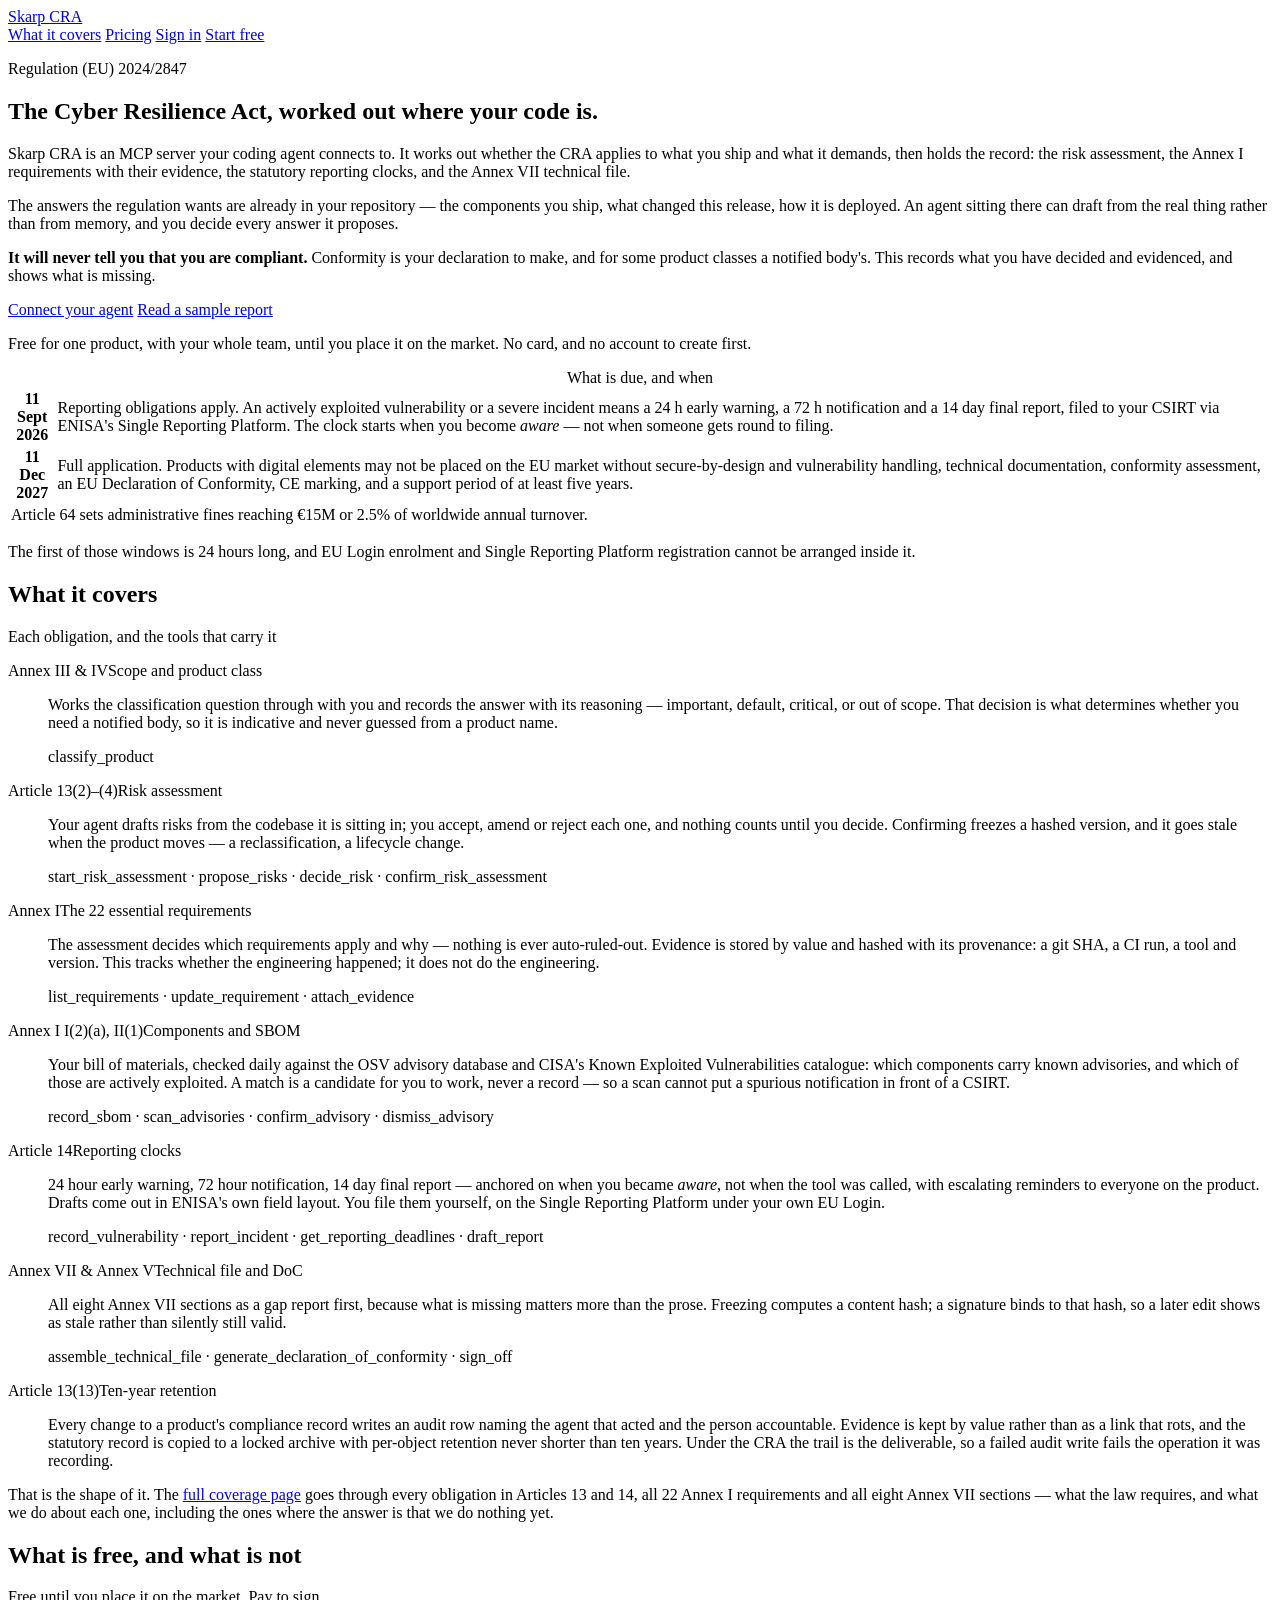
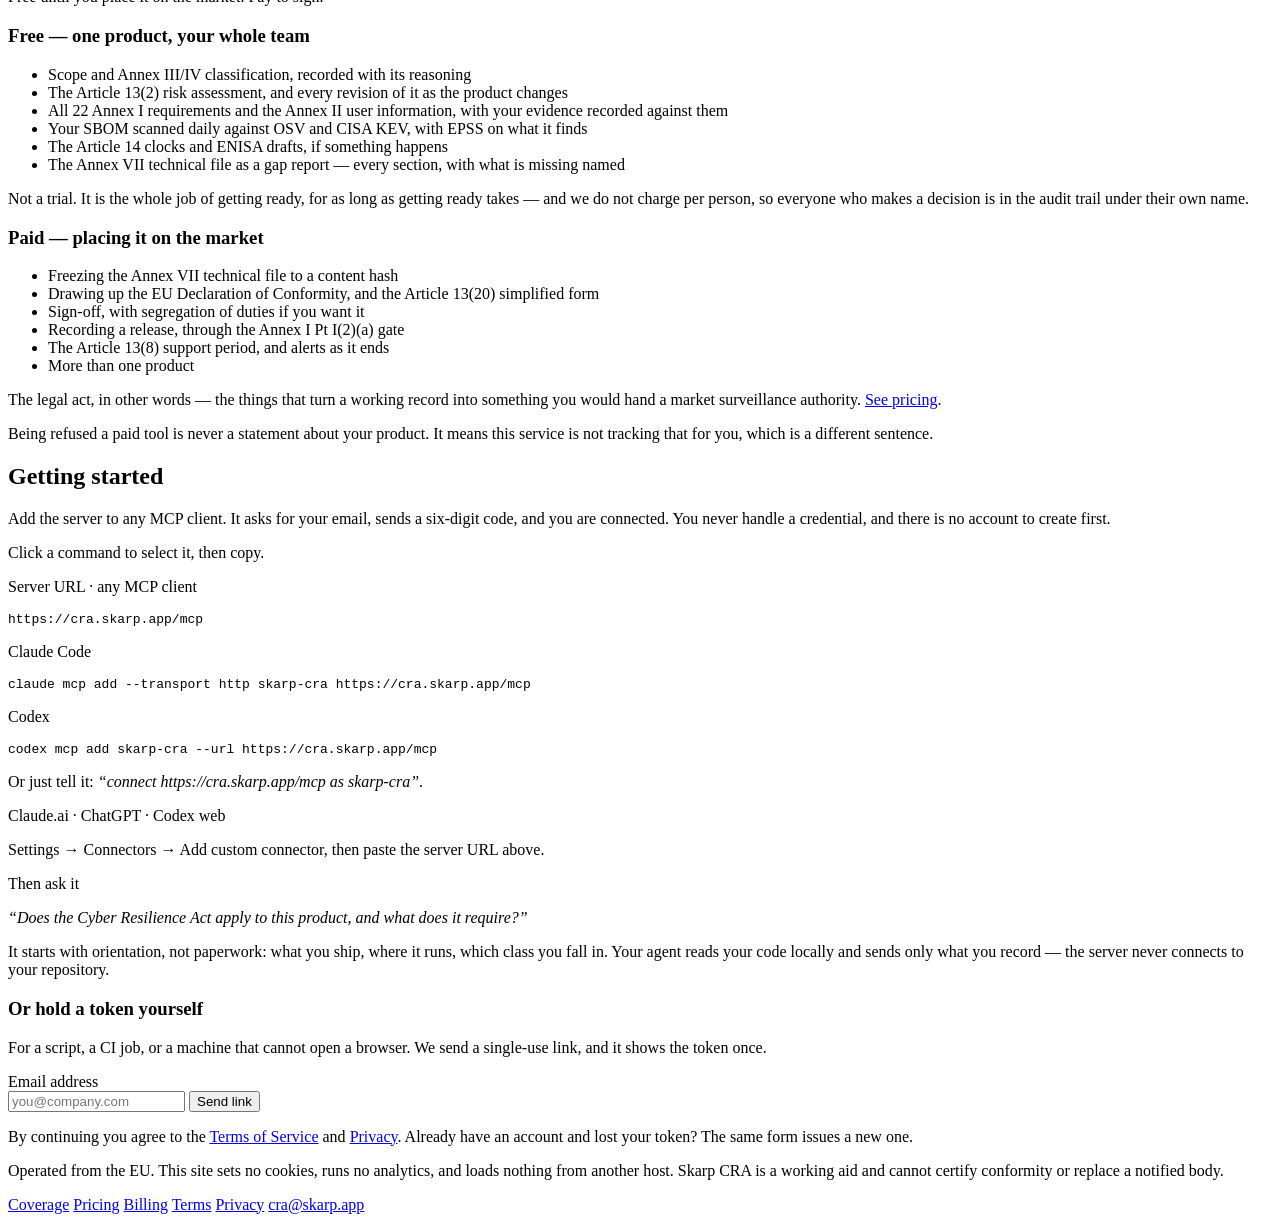
==== www/index.html @ dcedb45e "Skarp CRA — an MCP server for EU Cyber Resilience Act compliance Helps software makers meet their ob" ====
<!DOCTYPE html>
<html lang="en">
<head>
<meta charset="utf-8">
<meta name="viewport" content="width=device-width, initial-scale=1">
<title>Skarp CRA — EU Cyber Resilience Act compliance, inside your agent</title>
<meta name="description" content="Get a product ready for the EU Cyber Resilience Act — free for one product until you place it on the market. Scope classification, the Article 13(2) risk assessment, Annex I evidence, daily SBOM scanning, the statutory reporting clocks and the Annex VII technical file, as an MCP server your coding agent connects to in one line.">
<meta name="referrer" content="no-referrer">
<link rel="stylesheet" href="/style.css">
</head>
<body>
<header class="masthead">
  <div class="wrap">
    <a class="brand" href="/">Skarp CRA</a>
    <nav>
      <a href="#covers">What it covers</a>
      <a href="/pricing">Pricing</a>
      <a href="/app">Sign in</a>
      <a class="btn cta small" href="#access">Start free</a>
    </nav>
  </div>
</header>
<main>

  <!-- ==================================================================
       i. What this is.

       The page answers four questions in order: what it is, what it
       covers, what it costs, how to start. Everything that used to sit
       between them — six numbered steps, eight feature cards, a FAQ —
       said the same things again in a different voice.
       ================================================================== -->
  <section class="wrap">
    <div class="split" id="hero">
      <div class="stack">
        <p class="eyebrow">Regulation (EU) 2024/2847</p>
        <h1>The Cyber Resilience Act, worked out where your code is.</h1>
        <p class="lede">Skarp CRA is an MCP server your coding agent connects
        to. It works out whether the CRA applies to what you ship and what it
        demands, then holds the record: the risk assessment, the Annex I
        requirements with their evidence, the statutory reporting clocks, and
        the Annex VII technical file.</p>
        <!-- "Why an agent" was a section of its own. It is one sentence, and
             this is the sentence. -->
        <p>The answers the regulation wants are already in your repository —
        the components you ship, what changed this release, how it is deployed.
        An agent sitting there can draft from the real thing rather than from
        memory, and you decide every answer it proposes.</p>
        <!-- Was a full-width 2px framed statement. Same words, in the flow:
             a covered-features table three screens down makes this sentence
             more load-bearing, not less, so it stays above it. -->
        <p><strong>It will never tell you that you are compliant.</strong>
        Conformity is your declaration to make, and for some product classes a
        notified body's. This records what you have decided and evidenced, and
        shows what is missing.</p>
        <p><a class="btn cta" href="#access">Connect your agent</a> <a class="btn" href="/sample-report">Read a sample report</a></p>
        <p class="small muted">Free for one product, with your whole team, until
        you place it on the market. No card, and no account to create first.</p>
      </div>
      <!-- Genuine tabular data: dates against obligations. Keep it a table
           rather than styled divs, so it reads correctly to a screen reader. -->
      <div class="stack">
        <table class="dates">
          <caption>What is due, and when</caption>
          <tbody>
            <tr>
              <th scope="row">11 Sept<br>2026</th>
              <td>Reporting obligations apply. An actively exploited vulnerability
              or a severe incident means a 24&nbsp;h early warning, a 72&nbsp;h
              notification and a 14&nbsp;day final report, filed to your CSIRT via
              ENISA's Single Reporting Platform. The clock starts when you become
              <em>aware</em> — not when someone gets round to filing.</td>
            </tr>
            <tr>
              <th scope="row">11 Dec<br>2027</th>
              <td>Full application. Products with digital elements may not be placed
              on the EU market without secure-by-design and vulnerability handling,
              technical documentation, conformity assessment, an EU Declaration of
              Conformity, CE marking, and a support period of at least five years.</td>
            </tr>
          </tbody>
          <tfoot><tr><td colspan="2">Article 64 sets administrative fines reaching €15M or 2.5% of worldwide annual turnover.</td></tr></tfoot>  <!-- screen: allow: Article 64's statutory fine, a fact about the regulation -->
        </table>
        <!-- States the constraint rather than the countdown: the reporting
             window is too short to prepare inside. Still true after
             September 2026, which a countdown would not be. -->
        <p class="small muted">The first of those windows is 24 hours long, and
        EU Login enrolment and Single Reporting Platform registration cannot be
        arranged inside it.</p>
      </div>
    </div>
  </section>

  <!-- ==================================================================
       ii. What it covers.

       Covered obligations only, which is a shape that quietly implies the
       rest are handled. It is not, and the closing paragraph links to the
       page that says so — /coverage, generated from the same engineering
       documents that call Art 13(8) the biggest gap.

       Every claim in this table is checked against those documents. Two
       phrasings in particular are not interchangeable with shorter ones:
       the advisory row must not say "known exploitable vulnerabilities"
       (Art 3(41) is a much wider set than CISA KEV's Art 3(42), so a clean
       scan proves nothing about Annex I I(2)(a)), and the reporting row
       must say drafts rather than files.
       ================================================================== -->
  <section class="wrap" id="covers">
    <div class="section-head">
      <h2>What it covers</h2>
      <p class="small muted">Each obligation, and the tools that carry it</p>
    </div>
    <dl class="coverage">
      <div>
        <dt>Annex III &amp; IV<span class="rowsub small muted">Scope and product class</span></dt>
        <dd>
          <p>Works the classification question through with you and records the
          answer with its reasoning — important, default, critical, or out of
          scope. That decision is what determines whether you need a notified
          body, so it is indicative and never guessed from a product name.</p>
          <p class="tools small muted mono">classify_product</p>
        </dd>
      </div>
      <div>
        <dt>Article 13(2)–(4)<span class="rowsub small muted">Risk assessment</span></dt>
        <dd>
          <p>Your agent drafts risks from the codebase it is sitting in; you
          accept, amend or reject each one, and nothing counts until you decide.
          Confirming freezes a hashed version, and it goes stale when the product
          moves — a reclassification, a lifecycle change.</p>
          <p class="tools small muted mono">start_risk_assessment · propose_risks · decide_risk · confirm_risk_assessment</p>
        </dd>
      </div>
      <div>
        <dt>Annex I<span class="rowsub small muted">The 22 essential requirements</span></dt>
        <dd>
          <p>The assessment decides which requirements apply and why — nothing is
          ever auto-ruled-out. Evidence is stored by value and hashed with its
          provenance: a git SHA, a CI run, a tool and version. This tracks whether
          the engineering happened; it does not do the engineering.</p>
          <p class="tools small muted mono">list_requirements · update_requirement · attach_evidence</p>
        </dd>
      </div>
      <div>
        <dt>Annex I I(2)(a), II(1)<span class="rowsub small muted">Components and SBOM</span></dt>
        <dd>
          <p>Your bill of materials, checked daily against the OSV advisory
          database and CISA's Known Exploited Vulnerabilities catalogue: which
          components carry known advisories, and which of those are actively
          exploited. A match is a candidate for you to work, never a record — so
          a scan cannot put a spurious notification in front of a CSIRT.</p>
          <p class="tools small muted mono">record_sbom · scan_advisories · confirm_advisory · dismiss_advisory</p>
        </dd>
      </div>
      <div>
        <dt>Article 14<span class="rowsub small muted">Reporting clocks</span></dt>
        <dd>
          <p>24&nbsp;hour early warning, 72&nbsp;hour notification, 14&nbsp;day
          final report — anchored on when you became <em>aware</em>, not when the
          tool was called, with escalating reminders to everyone on the product.
          Drafts come out in ENISA's own field layout. You file them yourself, on
          the Single Reporting Platform under your own EU Login.</p>
          <p class="tools small muted mono">record_vulnerability · report_incident · get_reporting_deadlines · draft_report</p>
        </dd>
      </div>
      <div>
        <dt>Annex VII &amp; Annex V<span class="rowsub small muted">Technical file and DoC</span></dt>
        <dd>
          <p>All eight Annex VII sections as a gap report first, because what is
          missing matters more than the prose. Freezing computes a content hash;
          a signature binds to that hash, so a later edit shows as stale rather
          than silently still valid.</p>
          <p class="tools small muted mono">assemble_technical_file · generate_declaration_of_conformity · sign_off</p>
        </dd>
      </div>
      <div>
        <dt>Article 13(13)<span class="rowsub small muted">Ten-year retention</span></dt>
        <dd>
          <p>Every change to a product's compliance record writes an audit row
          naming the agent that acted and the person accountable. Evidence is kept by value rather than as a link that
          rots, and the statutory record is copied to a locked archive with
          per-object retention never shorter than ten years. Under the CRA
          the trail is the deliverable, so a failed audit write fails the operation
          it was recording.</p>
        </dd>
      </div>
    </dl>
    <p class="section-foot">That is the shape of it. The
    <a href="/coverage">full coverage page</a> goes through every obligation in
    Articles 13 and 14, all 22 Annex I requirements and all eight Annex VII
    sections — what the law requires, and what we do about each one, including
    the ones where the answer is that we do nothing yet.</p>
  </section>

  <!-- ==================================================================
       iii. Free and paid.

       One gate: CONFORMITY (server/entitlements.py) — freezing the file,
       the declaration, sign-off, record_release, set_support_period. Plus
       the one-product cap. State the cap here, or the free column
       promises something the server refuses.
       ================================================================== -->
  <section class="wrap" id="plans">
    <div class="section-head">
      <h2>What is free, and what is not</h2>
      <p class="small muted">Free until you place it on the market. Pay to sign.</p>
    </div>
    <div class="grid cols-2">
      <div class="card keyline">
        <h3>Free — one product, your whole team</h3>
        <ul>
          <li>Scope and Annex III/IV classification, recorded with its reasoning</li>
          <li>The Article 13(2) risk assessment, and every revision of it as the product changes</li>
          <li>All 22 Annex I requirements and the Annex II user information, with your evidence recorded against them</li>
          <li>Your SBOM scanned daily against OSV and CISA KEV, with EPSS on what it finds</li>
          <li>The Article 14 clocks and ENISA drafts, if something happens</li>
          <li>The Annex VII technical file as a gap report — every section, with what is missing named</li>
        </ul>
        <p class="small muted">Not a trial. It is the whole job of getting ready,
        for as long as getting ready takes — and we do not charge per person, so
        everyone who makes a decision is in the audit trail under their own name.</p>
      </div>
      <div class="card keyline">
        <h3>Paid — placing it on the market</h3>
        <ul>
          <li>Freezing the Annex VII technical file to a content hash</li>
          <li>Drawing up the EU Declaration of Conformity, and the Article 13(20) simplified form</li>
          <li>Sign-off, with segregation of duties if you want it</li>
          <li>Recording a release, through the Annex I Pt I(2)(a) gate</li>
          <li>The Article 13(8) support period, and alerts as it ends</li>
          <li>More than one product</li>
        </ul>
        <p class="small muted">The legal act, in other words — the things that
        turn a working record into something you would hand a market
        surveillance authority. <a href="/pricing">See pricing</a>.</p>
      </div>
    </div>
    <p class="section-foot small muted">Being refused a paid tool is never a statement about
    your product. It means this service is not tracking that for you, which is a
    different sentence.</p>
  </section>

  <!-- ==================================================================
       iv. Getting started.

       The commands are `user-select: all`, so one click selects the whole
       line ready for a clipboard shortcut. There is no copy button because
       there is no JavaScript — the CSP served with every page is
       `default-src 'none'`, and a button that did nothing would be worse
       than no button.

       The id stays `access`: every other page's "Start free" points here.
       ================================================================== -->
  <section class="wrap" id="access">
    <div class="card keyline">
      <div class="stack">
        <h2>Getting started</h2>
        <p class="muted">Add the server to any MCP client. It asks for your
        email, sends a six-digit code, and you are connected. You never handle
        a credential, and there is no account to create first.</p>
        <p class="small muted">Click a command to select it, then copy.</p>
      </div>
      <div class="grid cols-2">
        <div class="stack">
          <div class="stack tight">
            <p class="eyebrow">Server URL &middot; any MCP client</p>
            <pre class="term selectable">https://cra.skarp.app/mcp</pre>
          </div>

          <div class="stack tight">
            <p class="eyebrow">Claude Code</p>
            <pre class="term selectable">claude mcp add --transport http skarp-cra https://cra.skarp.app/mcp</pre>
          </div>

          <div class="stack tight">
            <p class="eyebrow">Codex</p>
            <pre class="term selectable">codex mcp add skarp-cra --url https://cra.skarp.app/mcp</pre>
            <p class="small muted">Or just tell it: <em>&ldquo;connect
            https://cra.skarp.app/mcp as skarp-cra&rdquo;</em>.</p>
          </div>

          <div class="stack tight">
            <p class="eyebrow">Claude.ai &middot; ChatGPT &middot; Codex web</p>
            <p class="small muted">Settings &rarr; Connectors &rarr; Add custom
            connector, then paste the server URL above.</p>
          </div>

          <div class="stack tight">
            <p class="eyebrow">Then ask it</p>
            <p><em>&ldquo;Does the Cyber Resilience Act apply to this product,
            and what does it require?&rdquo;</em></p>
            <p class="small muted">It starts with orientation, not paperwork:
            what you ship, where it runs, which class you fall in. Your agent
            reads your code locally and sends only what you record — the server
            never connects to your repository.</p>
          </div>
        </div>
        <form class="stack" action="/api/access/request" method="post">
          <div>
            <h3>Or hold a token yourself</h3>
            <p class="small muted">For a script, a CI job, or a machine that cannot
            open a browser. We send a single-use link, and it shows the token once.</p>
          </div>
          <div>
            <label for="email">Email address</label>
            <div class="field-row">
              <input id="email" name="email" type="email" autocomplete="email" required placeholder="you@company.com">
              <button class="btn cta" type="submit">Send link</button>
            </div>
          </div>
          <p class="small muted">By continuing you agree to the
          <a href="/terms.html">Terms of Service</a> and
          <a href="/privacy.html">Privacy</a>. Already have an account and lost your
          token? The same form issues a new one.</p>
        </form>
      </div>
    </div>
  </section>

</main>
<footer class="sitefoot">
  <div class="wrap">
    <p>Operated from the EU. This site sets no cookies, runs no analytics, and
    loads nothing from another host. Skarp CRA is a working aid and cannot
    certify conformity or replace a notified body.</p>
    <nav>
      <a href="/coverage">Coverage</a>
      <a href="/pricing">Pricing</a>
      <a href="/billing">Billing</a>
      <a href="/terms.html">Terms</a>
      <a href="/privacy.html">Privacy</a>
      <a href="mailto:cra@skarp.app">cra@skarp.app</a>
    </nav>
  </div>
</footer>
</body>
</html>
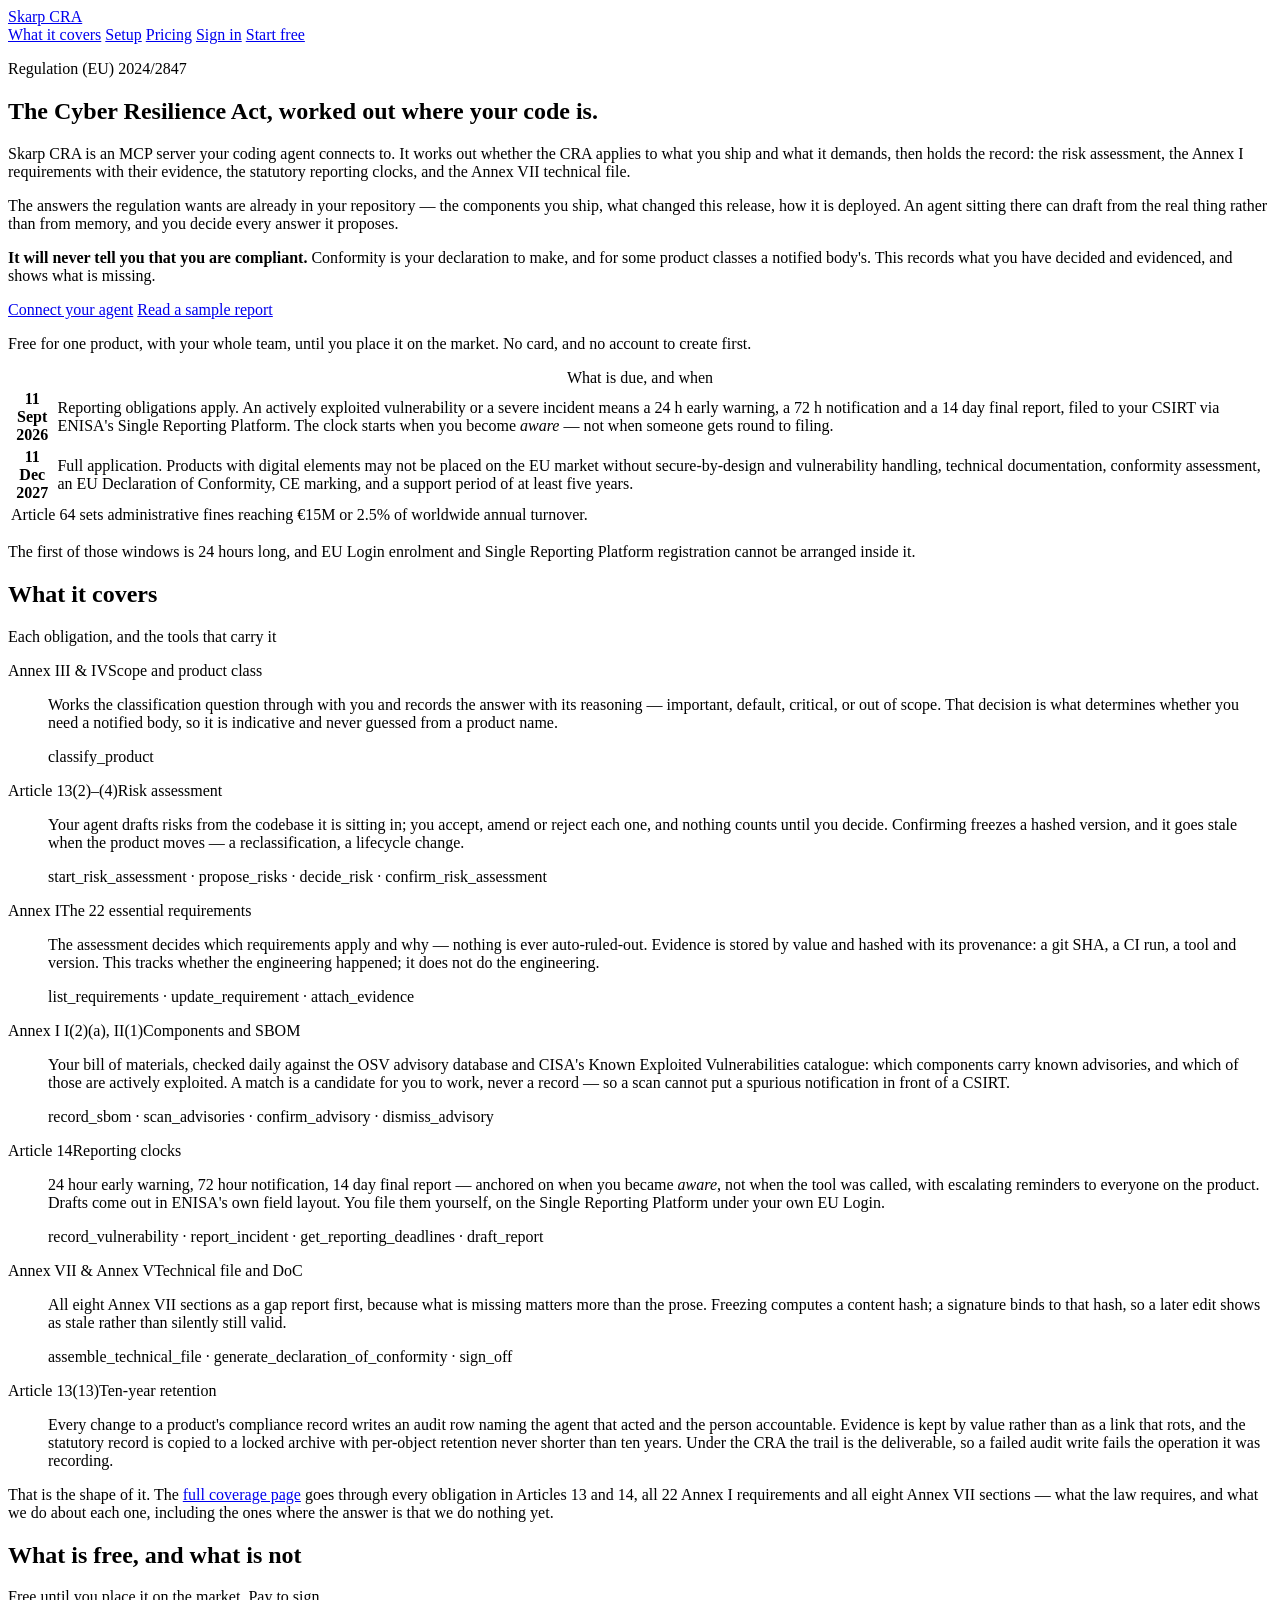
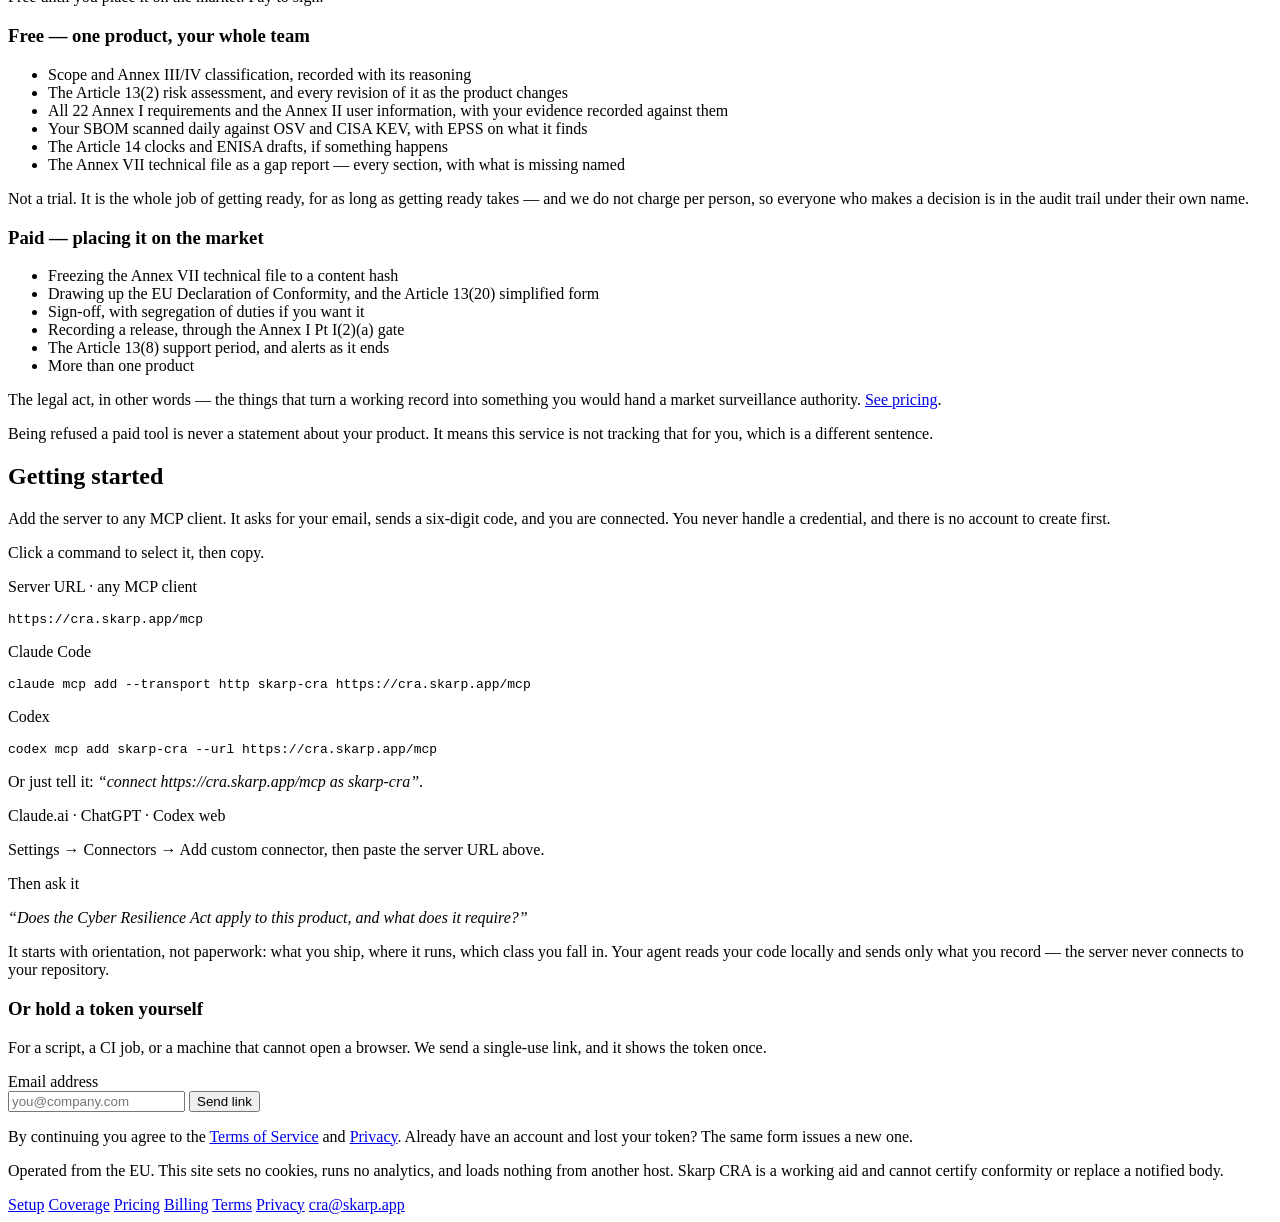
==== commit 8f392302: "Add /docs — how to connect it, and what to ask first There was no documentation URL. The connector d" ====
--- a/www/index.html
+++ b/www/index.html
@@ -14,6 +14,7 @@
     <a class="brand" href="/">Skarp CRA</a>
     <nav>
       <a href="#covers">What it covers</a>
+      <a href="/docs">Setup</a>
       <a href="/pricing">Pricing</a>
       <a href="/app">Sign in</a>
       <a class="btn cta small" href="#access">Start free</a>
@@ -197,7 +198,7 @@
        iii. Free and paid.
 
        One gate: CONFORMITY (server/entitlements.py) — freezing the file,
-       the declaration, sign-off, record_release, set_support_period. Plus
+       the declaration, sign-off, place_on_market, set_support_period. Plus
        the one-product cap. State the cap here, or the free column
        promises something the server refuses.
        ================================================================== -->
@@ -325,6 +326,7 @@
     loads nothing from another host. Skarp CRA is a working aid and cannot
     certify conformity or replace a notified body.</p>
     <nav>
+      <a href="/docs">Setup</a>
       <a href="/coverage">Coverage</a>
       <a href="/pricing">Pricing</a>
       <a href="/billing">Billing</a>
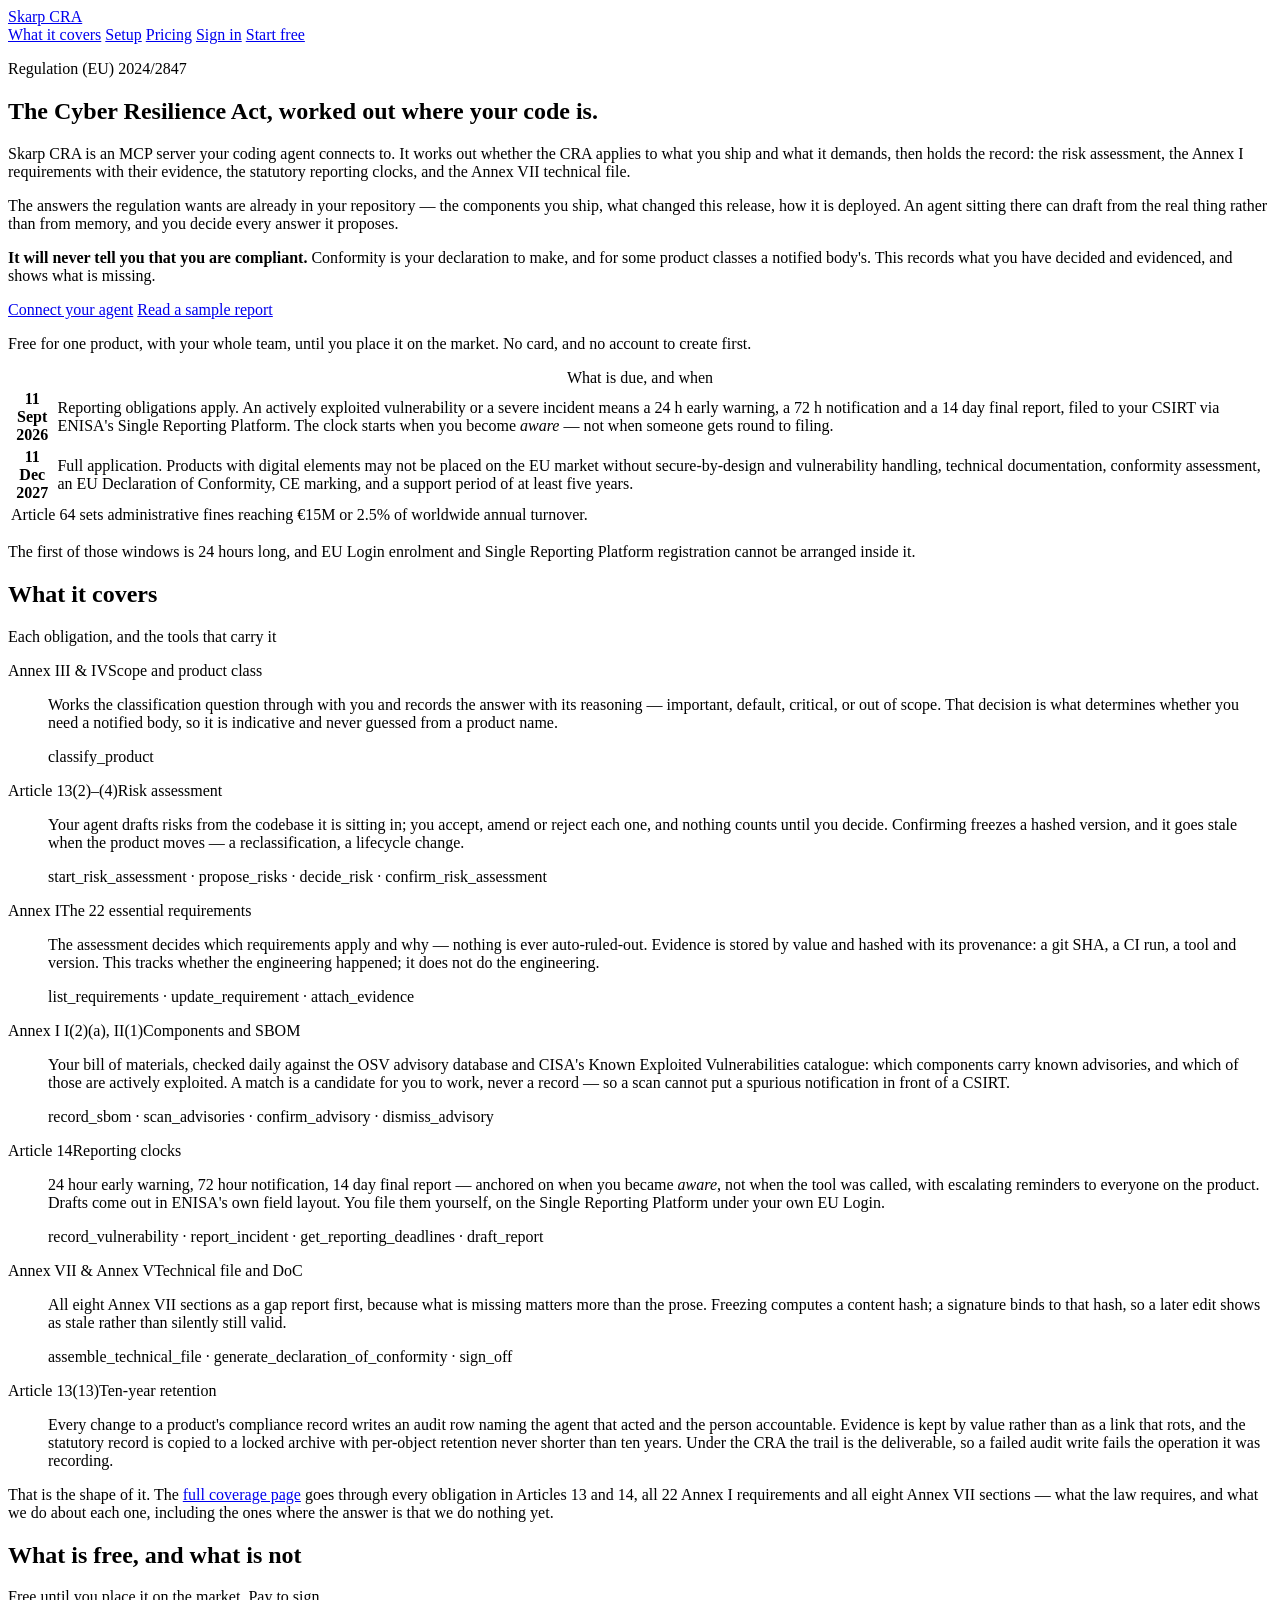
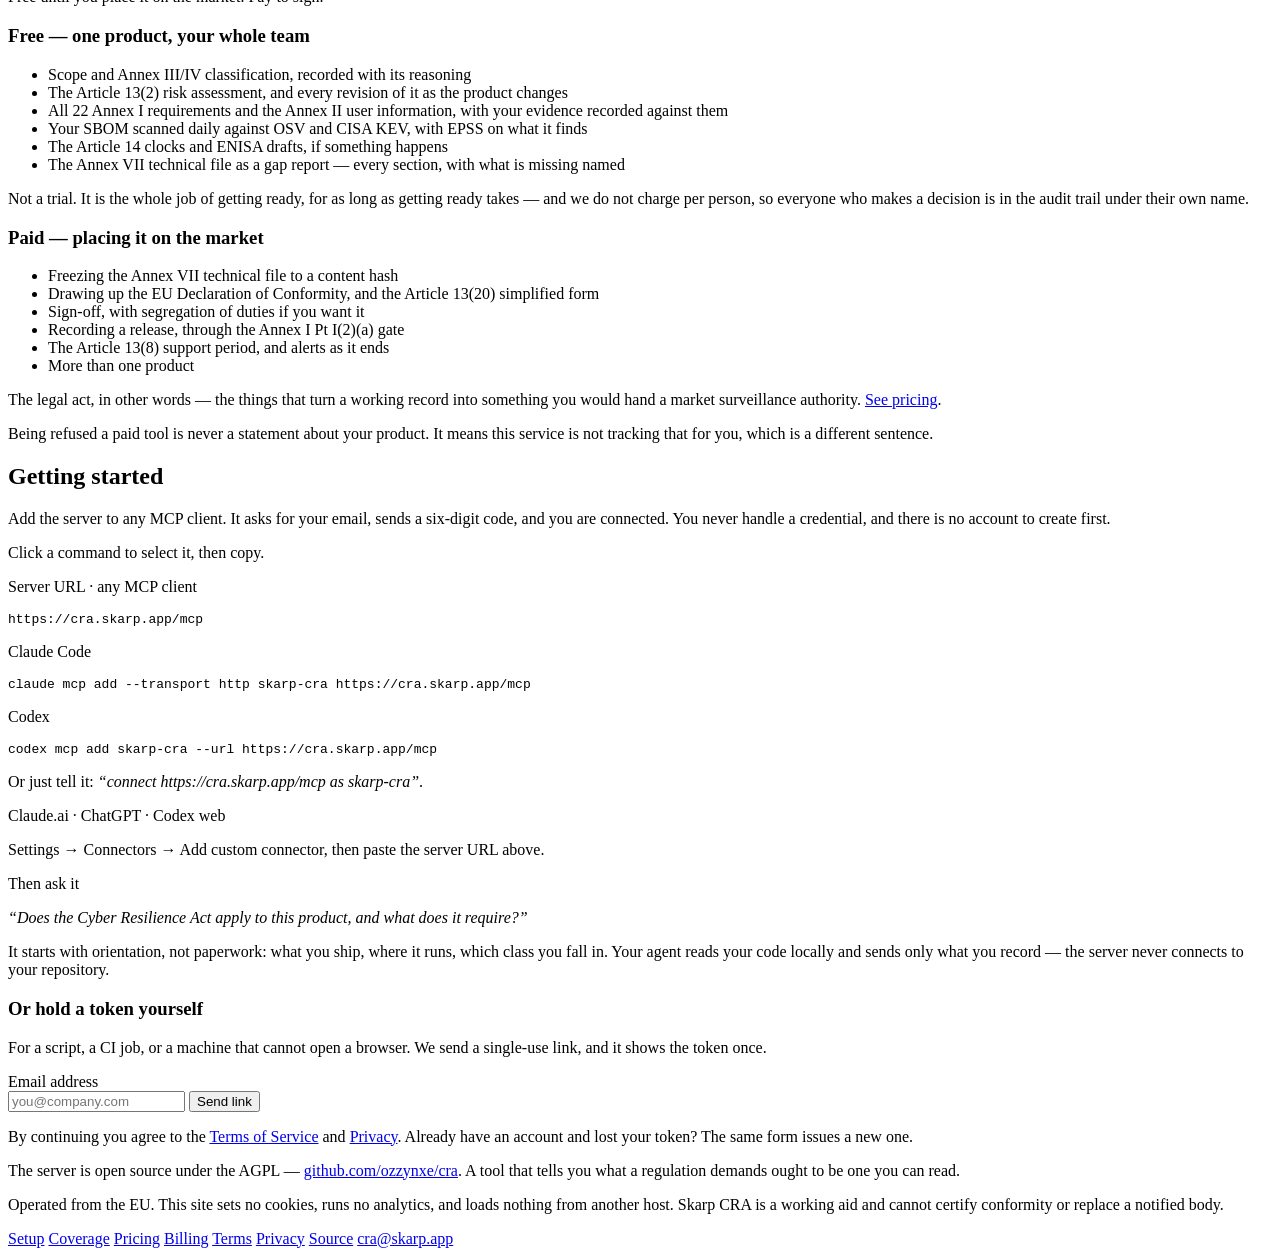
==== commit c974ef14: "Link the source from every page The repository is public now and nothing on the site said so.  `Sour" ====
--- a/www/index.html
+++ b/www/index.html
@@ -317,6 +317,13 @@
         </form>
       </div>
     </div>
+    <!-- The one outbound link above the footer. It belongs here rather than in
+         the hero: it is not what the tool is for, and it is exactly what
+         somebody weighing whether to trust it reaches for next. -->
+    <p class="section-foot small muted">The server is open source under the AGPL
+    &mdash; <a href="https://github.com/ozzynxe/cra">github.com/ozzynxe/cra</a>.
+    A tool that tells you what a regulation demands ought to be one you can
+    read.</p>
   </section>
 
 </main>
@@ -332,6 +339,7 @@
       <a href="/billing">Billing</a>
       <a href="/terms.html">Terms</a>
       <a href="/privacy.html">Privacy</a>
+      <a href="https://github.com/ozzynxe/cra">Source</a>
       <a href="mailto:cra@skarp.app">cra@skarp.app</a>
     </nav>
   </div>
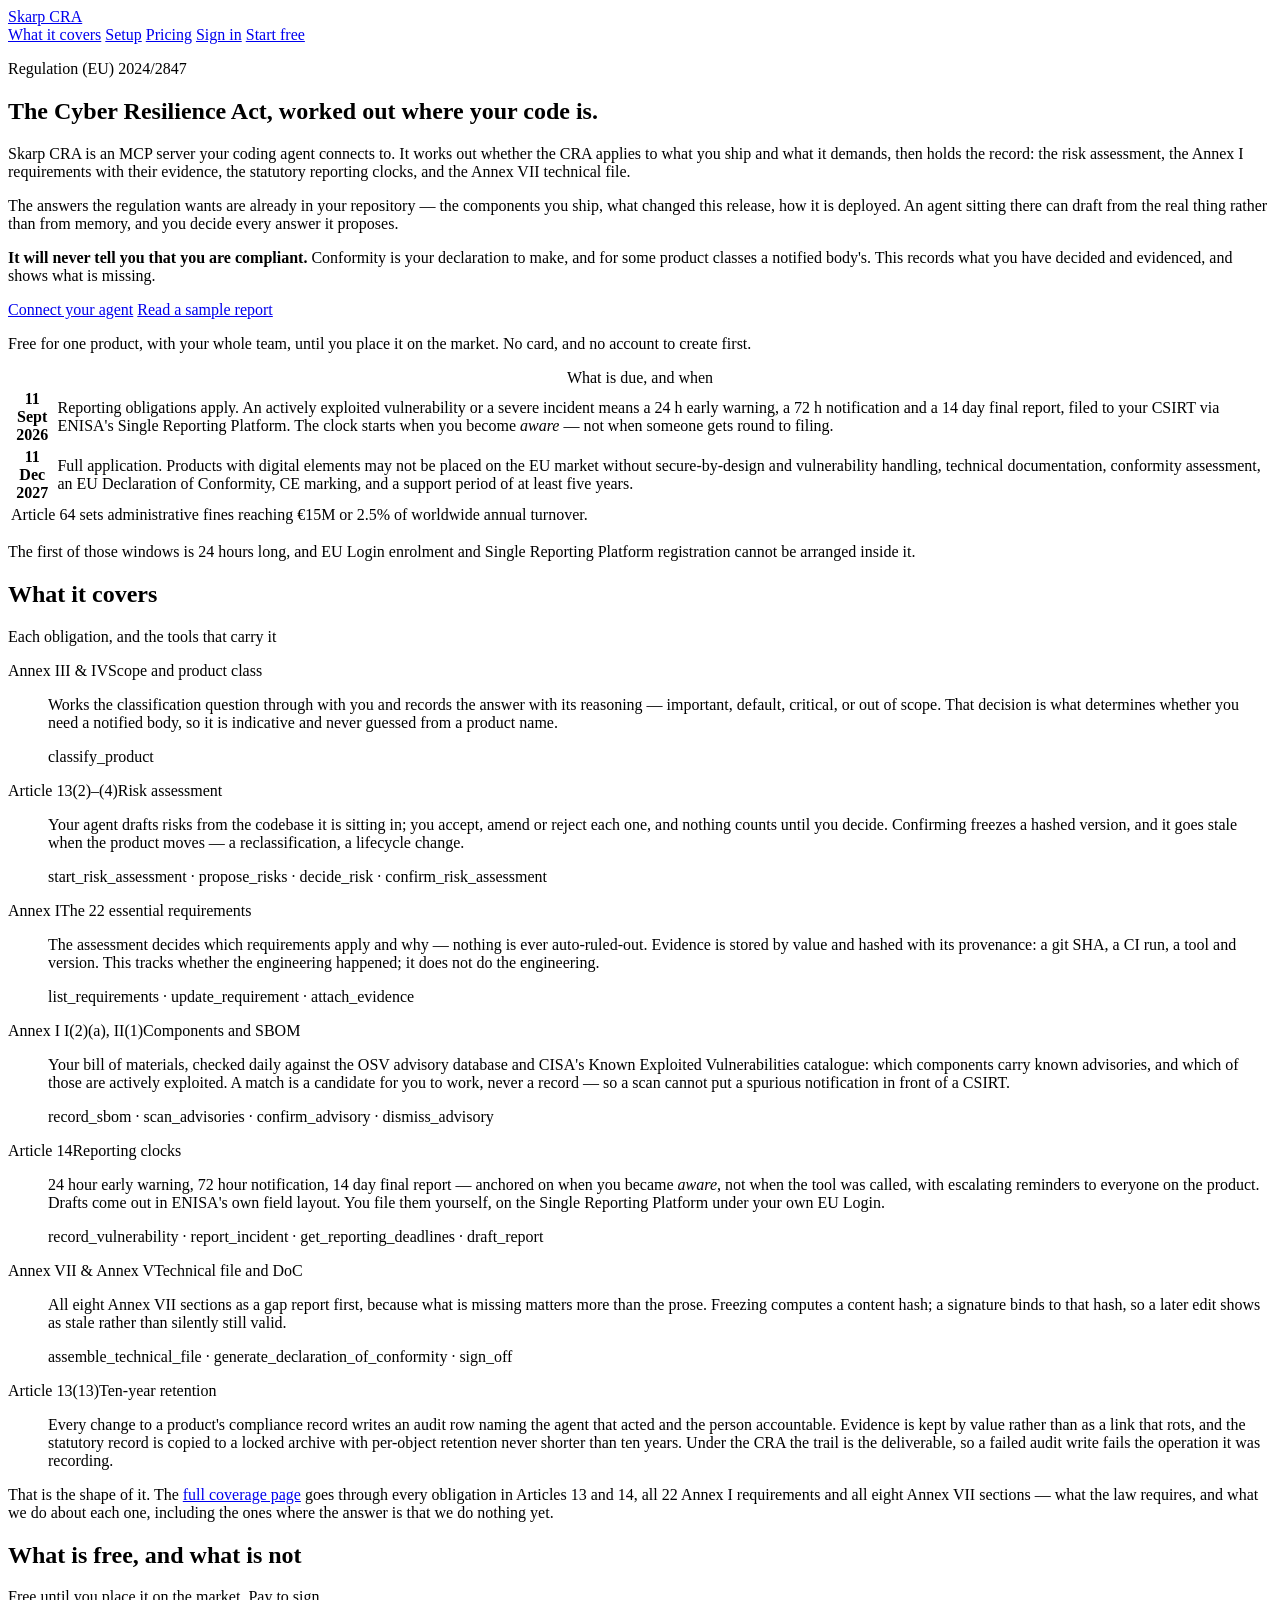
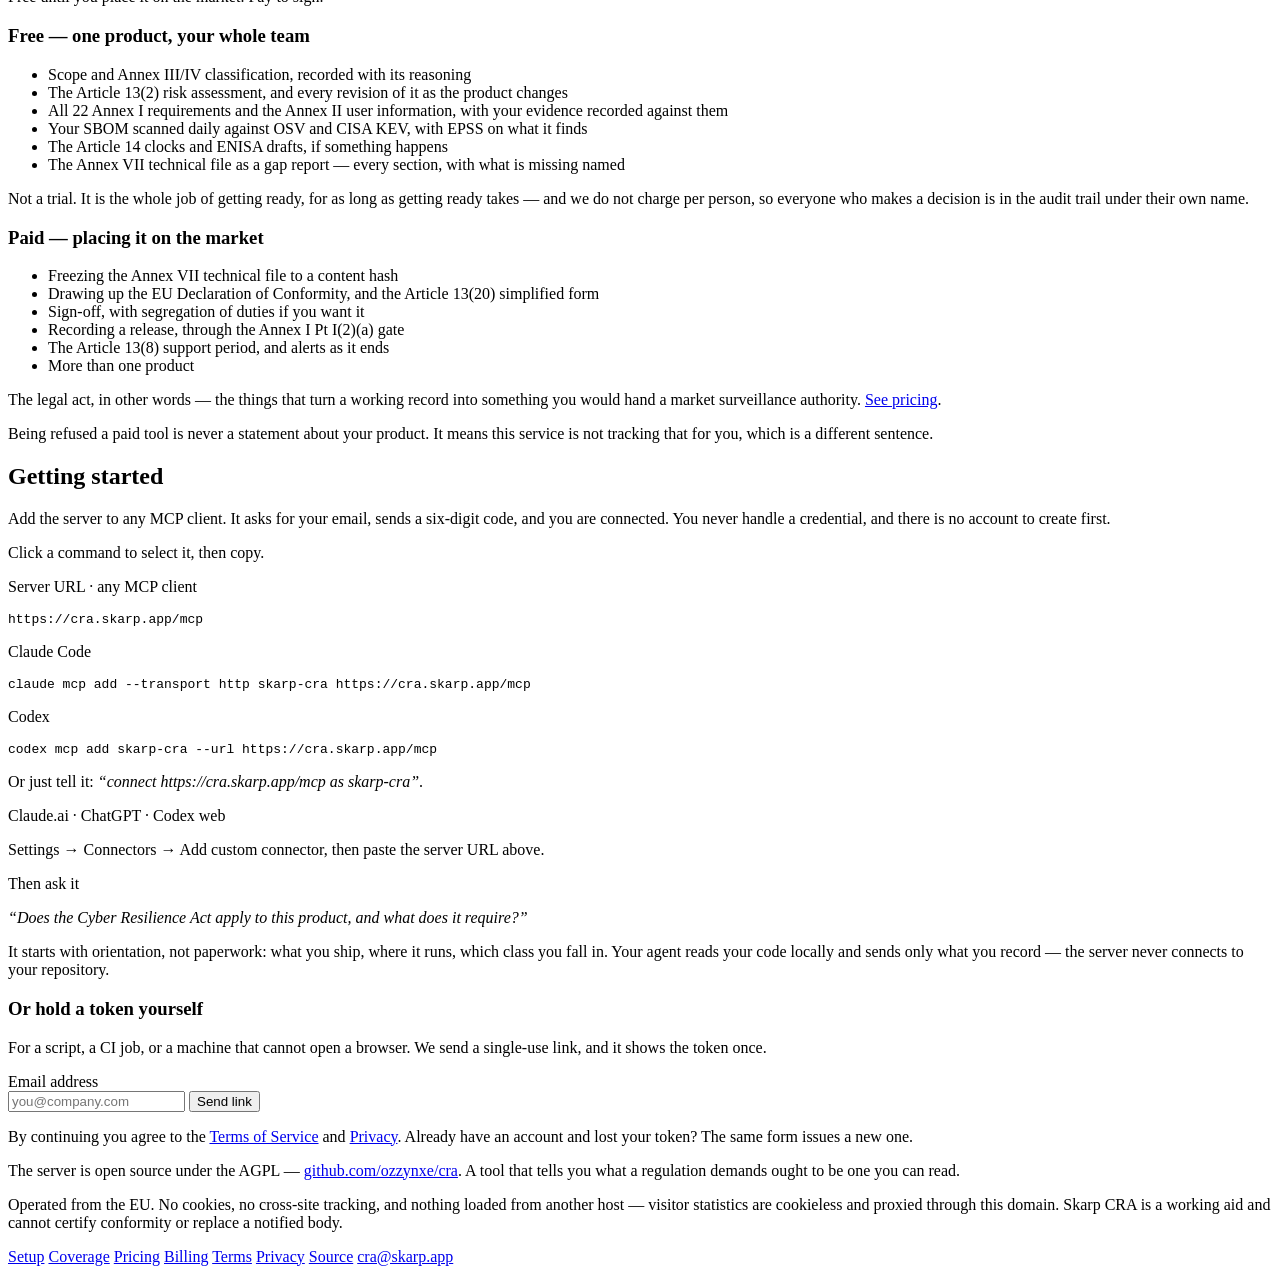
==== commit 98aa4d7f: "Count visits to the public pages, and nowhere else Plausible, proxied through this domain: Caddy ser" ====
--- a/www/index.html
+++ b/www/index.html
@@ -7,6 +7,8 @@
 <meta name="description" content="Get a product ready for the EU Cyber Resilience Act — free for one product until you place it on the market. Scope classification, the Article 13(2) risk assessment, Annex I evidence, daily SBOM scanning, the statutory reporting clocks and the Annex VII technical file, as an MCP server your coding agent connects to in one line.">
 <meta name="referrer" content="no-referrer">
 <link rel="stylesheet" href="/style.css">
+<script defer src="/js/pa-ABgx6h03ec2oxLWaYBeb3.js"></script>
+<script defer src="/js/pa-init.js"></script>
 </head>
 <body>
 <header class="masthead">
@@ -246,10 +248,11 @@
        iv. Getting started.
 
        The commands are `user-select: all`, so one click selects the whole
-       line ready for a clipboard shortcut. There is no copy button because
-       there is no JavaScript — the CSP served with every page is
-       `default-src 'none'`, and a button that did nothing would be worse
-       than no button.
+       line ready for a clipboard shortcut. There is still no copy button.
+       This page now loads one script — the cookieless visitor count — but
+       `script-src` is `'self'` with nothing inline, so a copy button would
+       cost either a second file or an `'unsafe-inline'` that is not worth
+       a convenience.
 
        The id stays `access`: every other page's "Start free" points here.
        ================================================================== -->
@@ -329,9 +332,10 @@
 </main>
 <footer class="sitefoot">
   <div class="wrap">
-    <p>Operated from the EU. This site sets no cookies, runs no analytics, and
-    loads nothing from another host. Skarp CRA is a working aid and cannot
-    certify conformity or replace a notified body.</p>
+    <p>Operated from the EU. No cookies, no cross-site tracking, and nothing
+    loaded from another host &mdash; visitor statistics are cookieless and
+    proxied through this domain. Skarp CRA is a working aid and cannot certify
+    conformity or replace a notified body.</p>
     <nav>
       <a href="/docs">Setup</a>
       <a href="/coverage">Coverage</a>
